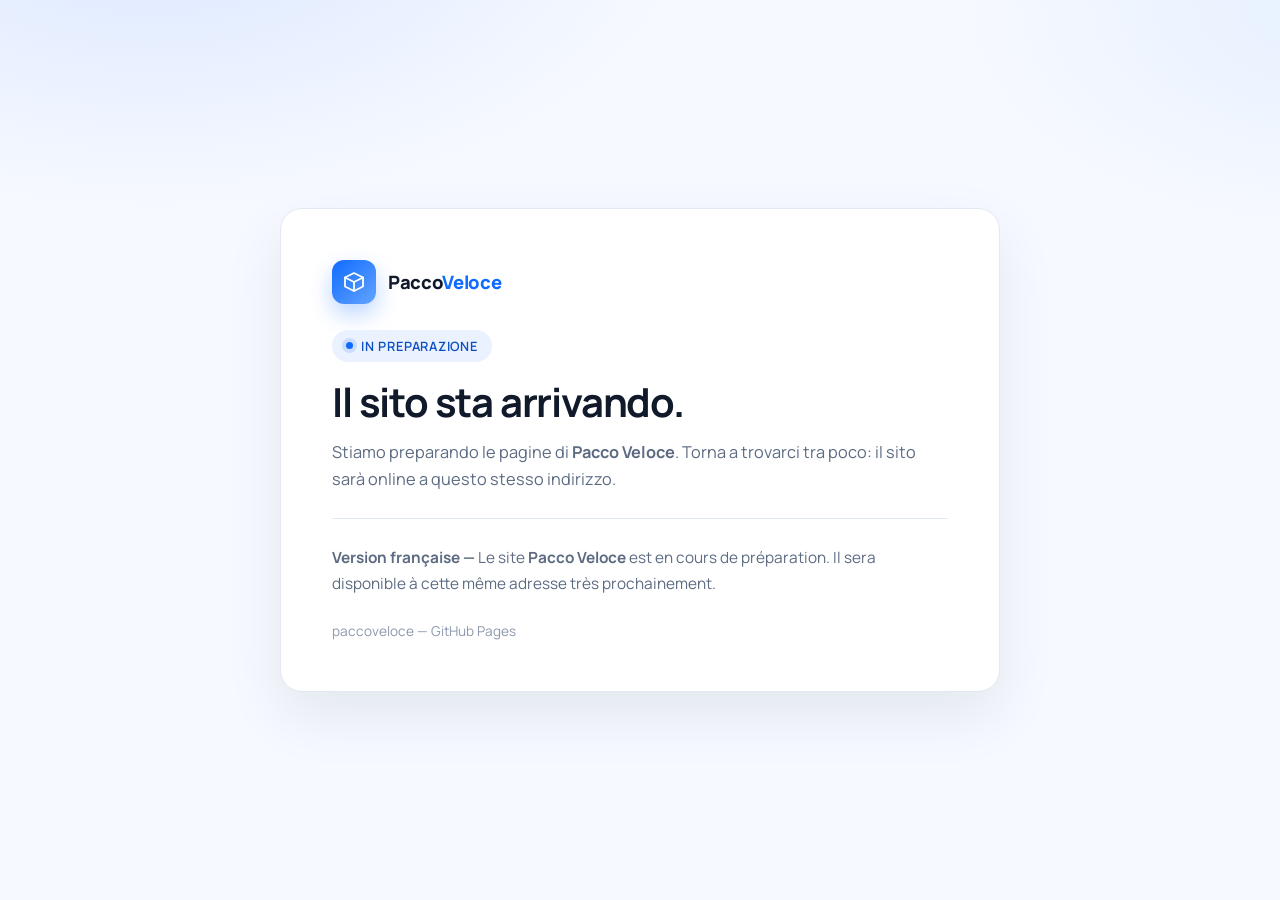
==== index.html @ a131c9d3 "Pacco Veloce - page d'attente (site en preparation)" ====
<!DOCTYPE html>
<html lang="it">
<head>
<meta charset="utf-8">
<meta name="viewport" content="width=device-width, initial-scale=1">
<title>Pacco Veloce — Site in preparazione</title>
<meta name="description" content="Pacco Veloce: il sito è in fase di preparazione.">
<meta name="robots" content="noindex, follow">
<link rel="preconnect" href="https://fonts.googleapis.com">
<link rel="preconnect" href="https://fonts.gstatic.com" crossorigin>
<link href="https://fonts.googleapis.com/css2?family=Manrope:wght@400;600;800&display=swap" rel="stylesheet">
<style>
  :root{
    --ink:#101a2b;
    --muted:#5c6b82;
    --brand:#0f6bff;
    --brand-dark:#0a4fc4;
    --line:#e3e9f2;
    --bg:#f6f9ff;
  }
  *{box-sizing:border-box}
  html,body{height:100%}
  body{
    margin:0;
    font-family:'Manrope',system-ui,-apple-system,'Segoe UI',Roboto,sans-serif;
    color:var(--ink);
    background:
      radial-gradient(900px 500px at 12% -10%, #dbe7ff 0%, transparent 60%),
      radial-gradient(700px 420px at 105% 0%, #e6f0ff 0%, transparent 55%),
      var(--bg);
    display:flex;
    align-items:center;
    justify-content:center;
    padding:28px;
  }
  .card{
    width:100%;
    max-width:720px;
    background:#fff;
    border:1px solid var(--line);
    border-radius:22px;
    padding:clamp(26px,4vw,52px);
    box-shadow:0 24px 60px rgba(16,26,43,.08);
  }
  .brand{
    display:flex;
    align-items:center;
    gap:12px;
    margin-bottom:26px;
  }
  .mark{
    width:44px;height:44px;
    border-radius:12px;
    background:linear-gradient(135deg,var(--brand),#63a4ff);
    display:grid;place-items:center;
    color:#fff;
    flex:0 0 auto;
    box-shadow:0 10px 22px rgba(15,107,255,.28);
  }
  .mark svg{width:24px;height:24px;display:block}
  .name{font-weight:800;font-size:1.15rem;letter-spacing:-.02em}
  .name span{color:var(--brand)}
  h1{
    font-size:clamp(1.7rem,3.6vw,2.5rem);
    line-height:1.12;
    letter-spacing:-.03em;
    margin:0 0 14px;
  }
  p{
    margin:0 0 12px;
    color:var(--muted);
    font-size:1.02rem;
    line-height:1.65;
  }
  .divider{height:1px;background:var(--line);margin:26px 0}
  .tag{
    display:inline-flex;
    align-items:center;
    gap:8px;
    font-size:.8rem;
    font-weight:600;
    letter-spacing:.06em;
    text-transform:uppercase;
    color:var(--brand-dark);
    background:#eaf1ff;
    border-radius:999px;
    padding:7px 14px;
    margin-bottom:18px;
  }
  .dot{width:7px;height:7px;border-radius:50%;background:var(--brand);box-shadow:0 0 0 4px rgba(15,107,255,.15)}
  .fr{color:var(--muted);font-size:.96rem}
  footer{margin-top:26px;font-size:.85rem;color:#8b98ad}
  a{color:var(--brand-dark)}
</style>
</head>
<body>
  <main class="card">
    <div class="brand">
      <div class="mark" aria-hidden="true">
        <svg viewBox="0 0 24 24" fill="none" stroke="currentColor" stroke-width="1.8" stroke-linecap="round" stroke-linejoin="round">
          <path d="M3 7.5 12 3l9 4.5v9L12 21 3 16.5z"/>
          <path d="M3 7.5 12 12l9-4.5"/>
          <path d="M12 12v9"/>
        </svg>
      </div>
      <div class="name">Pacco<span>Veloce</span></div>
    </div>

    <span class="tag"><span class="dot"></span>In preparazione</span>

    <h1>Il sito sta arrivando.</h1>
    <p>Stiamo preparando le pagine di <strong>Pacco Veloce</strong>. Torna a trovarci tra poco: il sito sarà online a questo stesso indirizzo.</p>

    <div class="divider"></div>

    <p class="fr"><strong>Version française —</strong> Le site <strong>Pacco Veloce</strong> est en cours de préparation. Il sera disponible à cette même adresse très prochainement.</p>

    <footer>paccoveloce — GitHub Pages</footer>
  </main>
</body>
</html>
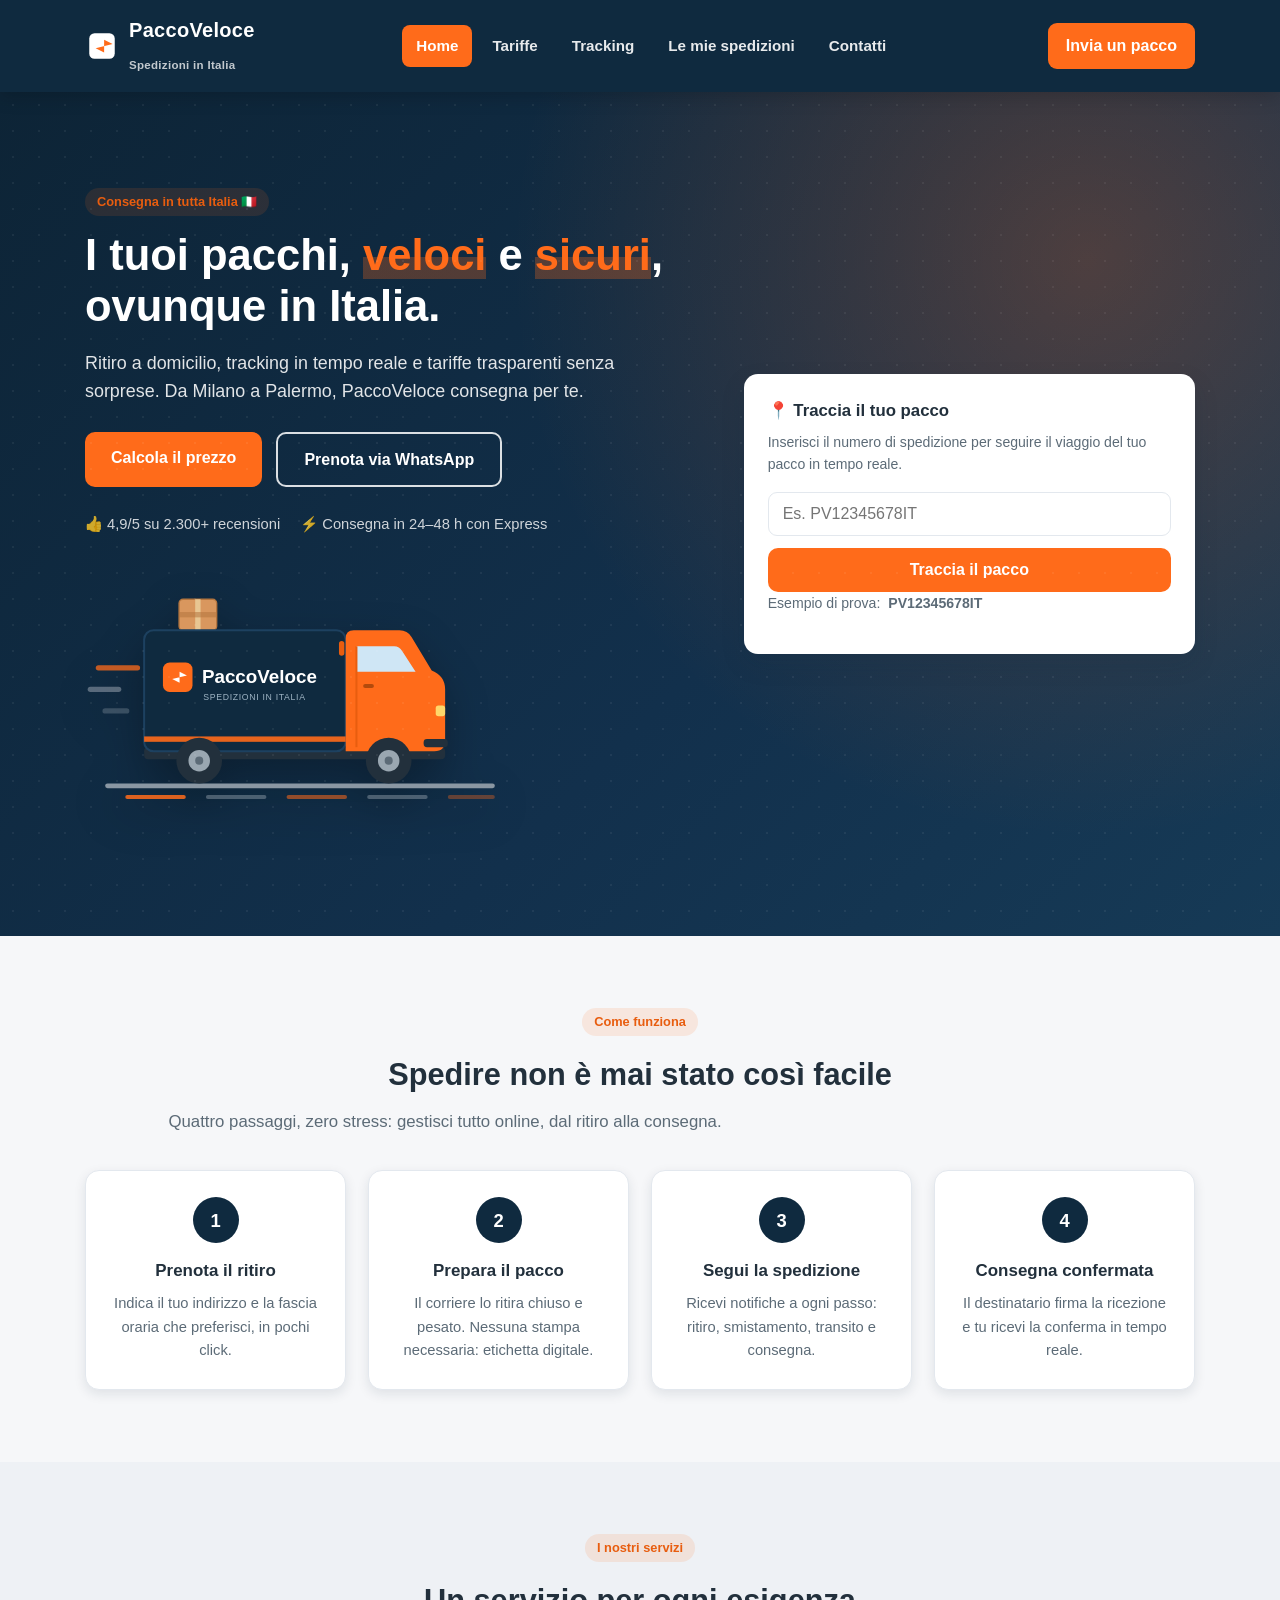
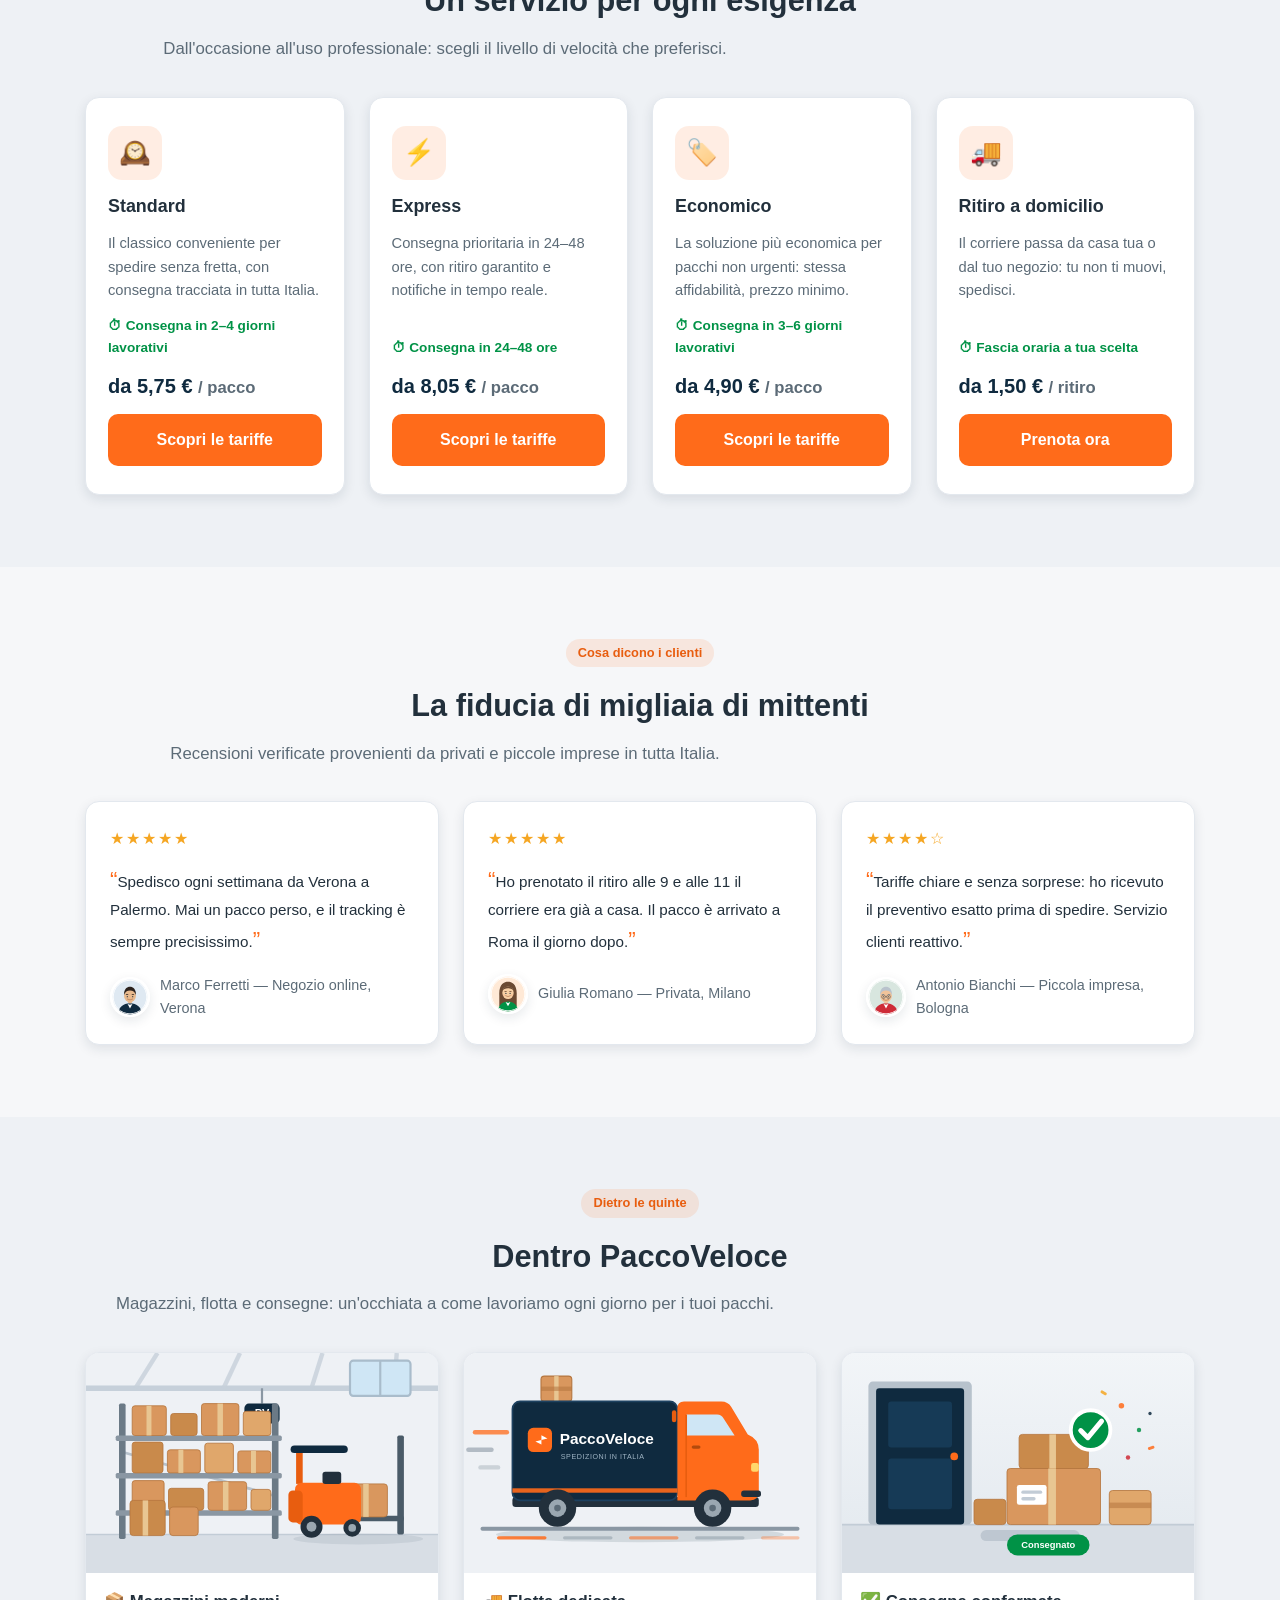
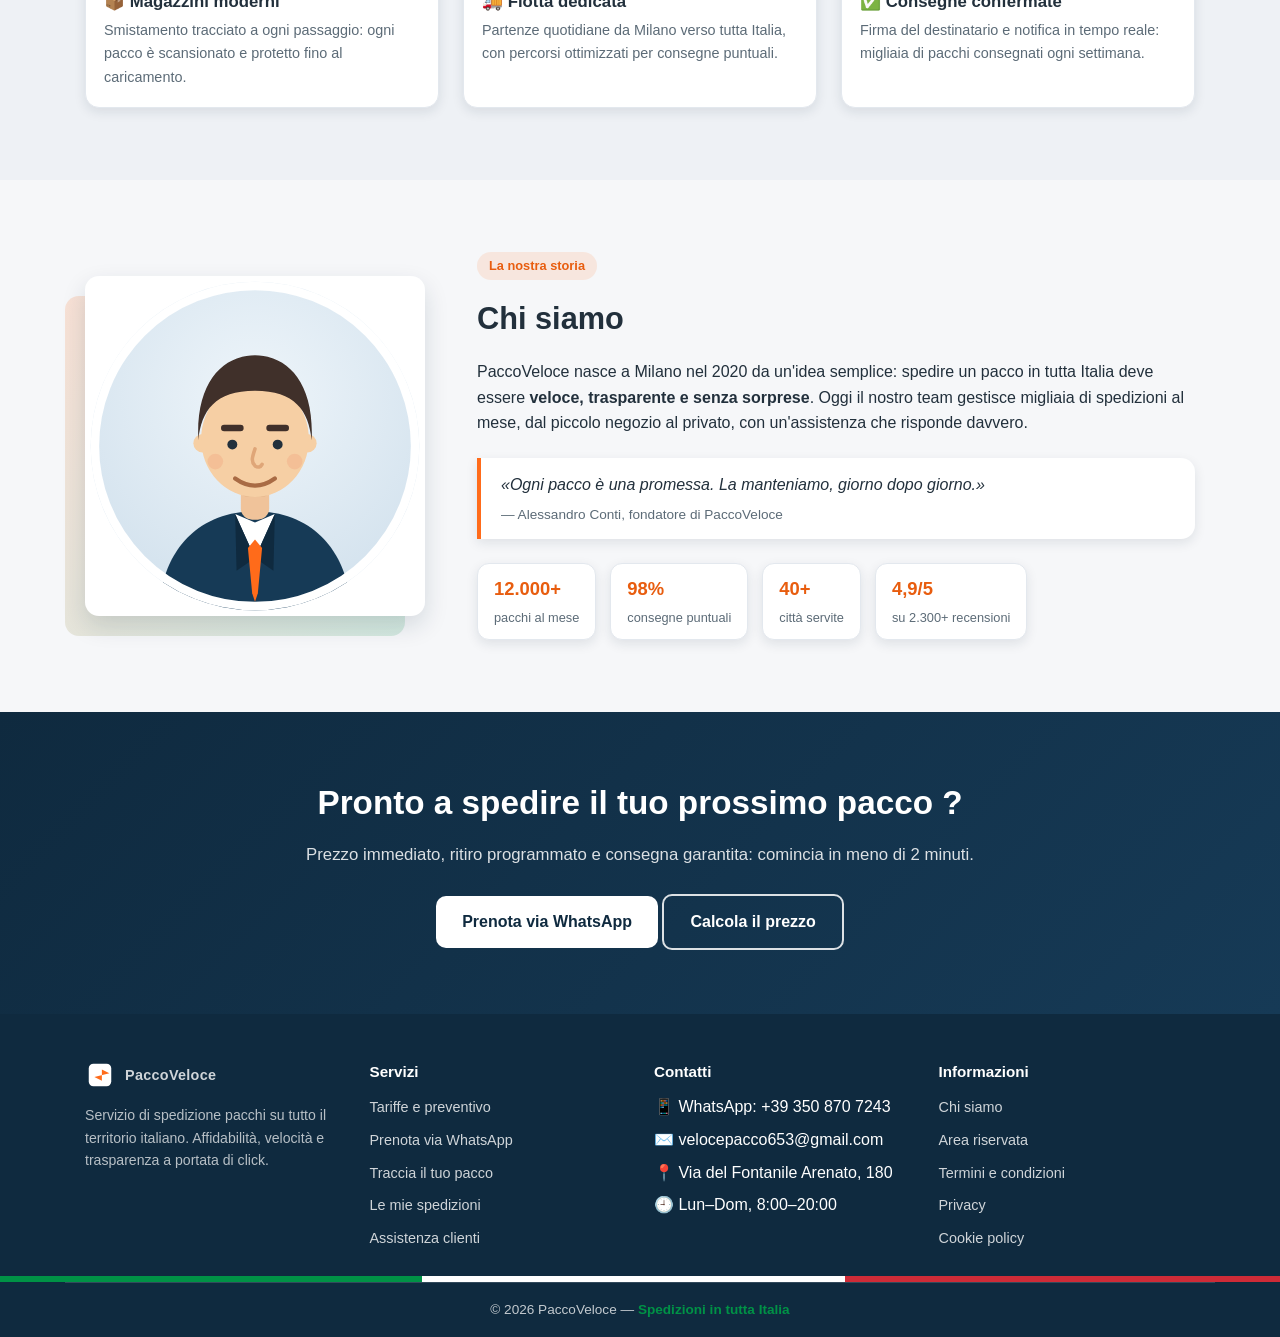
==== commit 01488072: "PaccoVeloce - site complet (7 pages, tarifs, tracking, reservation, contact, admin)" ====
--- a/index.html
+++ b/index.html
@@ -1,121 +1,289 @@
 <!DOCTYPE html>
 <html lang="it">
 <head>
-<meta charset="utf-8">
-<meta name="viewport" content="width=device-width, initial-scale=1">
-<title>Pacco Veloce — Site in preparazione</title>
-<meta name="description" content="Pacco Veloce: il sito è in fase di preparazione.">
-<meta name="robots" content="noindex, follow">
-<link rel="preconnect" href="https://fonts.googleapis.com">
-<link rel="preconnect" href="https://fonts.gstatic.com" crossorigin>
-<link href="https://fonts.googleapis.com/css2?family=Manrope:wght@400;600;800&display=swap" rel="stylesheet">
-<style>
-  :root{
-    --ink:#101a2b;
-    --muted:#5c6b82;
-    --brand:#0f6bff;
-    --brand-dark:#0a4fc4;
-    --line:#e3e9f2;
-    --bg:#f6f9ff;
-  }
-  *{box-sizing:border-box}
-  html,body{height:100%}
-  body{
-    margin:0;
-    font-family:'Manrope',system-ui,-apple-system,'Segoe UI',Roboto,sans-serif;
-    color:var(--ink);
-    background:
-      radial-gradient(900px 500px at 12% -10%, #dbe7ff 0%, transparent 60%),
-      radial-gradient(700px 420px at 105% 0%, #e6f0ff 0%, transparent 55%),
-      var(--bg);
-    display:flex;
-    align-items:center;
-    justify-content:center;
-    padding:28px;
-  }
-  .card{
-    width:100%;
-    max-width:720px;
-    background:#fff;
-    border:1px solid var(--line);
-    border-radius:22px;
-    padding:clamp(26px,4vw,52px);
-    box-shadow:0 24px 60px rgba(16,26,43,.08);
-  }
-  .brand{
-    display:flex;
-    align-items:center;
-    gap:12px;
-    margin-bottom:26px;
-  }
-  .mark{
-    width:44px;height:44px;
-    border-radius:12px;
-    background:linear-gradient(135deg,var(--brand),#63a4ff);
-    display:grid;place-items:center;
-    color:#fff;
-    flex:0 0 auto;
-    box-shadow:0 10px 22px rgba(15,107,255,.28);
-  }
-  .mark svg{width:24px;height:24px;display:block}
-  .name{font-weight:800;font-size:1.15rem;letter-spacing:-.02em}
-  .name span{color:var(--brand)}
-  h1{
-    font-size:clamp(1.7rem,3.6vw,2.5rem);
-    line-height:1.12;
-    letter-spacing:-.03em;
-    margin:0 0 14px;
-  }
-  p{
-    margin:0 0 12px;
-    color:var(--muted);
-    font-size:1.02rem;
-    line-height:1.65;
-  }
-  .divider{height:1px;background:var(--line);margin:26px 0}
-  .tag{
-    display:inline-flex;
-    align-items:center;
-    gap:8px;
-    font-size:.8rem;
-    font-weight:600;
-    letter-spacing:.06em;
-    text-transform:uppercase;
-    color:var(--brand-dark);
-    background:#eaf1ff;
-    border-radius:999px;
-    padding:7px 14px;
-    margin-bottom:18px;
-  }
-  .dot{width:7px;height:7px;border-radius:50%;background:var(--brand);box-shadow:0 0 0 4px rgba(15,107,255,.15)}
-  .fr{color:var(--muted);font-size:.96rem}
-  footer{margin-top:26px;font-size:.85rem;color:#8b98ad}
-  a{color:var(--brand-dark)}
-</style>
+  <meta charset="UTF-8">
+  <meta name="viewport" content="width=device-width, initial-scale=1.0">
+  <title>PaccoVeloce — Spedizioni di pacchi in tutta Italia</title>
+  <meta name="description" content="PaccoVeloce: spedizioni rapide e sicure in tutta Italia. Ritiro a domicilio, tracking in tempo reale e tariffe chiare.">
+  <link rel="stylesheet" href="assets/css/style.css">
+  <link rel="icon" href='data:image/svg+xml,<svg xmlns="http://www.w3.org/2000/svg" viewBox="0 0 32 32"><rect x="4" y="4" width="24" height="24" rx="5" fill="%230f2a3f"/><path d="M18 10 L26 14 L10 18 L18 22 Z" fill="%23ff6b1a"/></svg>'>
 </head>
 <body>
-  <main class="card">
-    <div class="brand">
-      <div class="mark" aria-hidden="true">
-        <svg viewBox="0 0 24 24" fill="none" stroke="currentColor" stroke-width="1.8" stroke-linecap="round" stroke-linejoin="round">
-          <path d="M3 7.5 12 3l9 4.5v9L12 21 3 16.5z"/>
-          <path d="M3 7.5 12 12l9-4.5"/>
-          <path d="M12 12v9"/>
-        </svg>
-      </div>
-      <div class="name">Pacco<span>Veloce</span></div>
-    </div>
-
-    <span class="tag"><span class="dot"></span>In preparazione</span>
-
-    <h1>Il sito sta arrivando.</h1>
-    <p>Stiamo preparando le pagine di <strong>Pacco Veloce</strong>. Torna a trovarci tra poco: il sito sarà online a questo stesso indirizzo.</p>
-
-    <div class="divider"></div>
-
-    <p class="fr"><strong>Version française —</strong> Le site <strong>Pacco Veloce</strong> est en cours de préparation. Il sera disponible à cette même adresse très prochainement.</p>
-
-    <footer>paccoveloce — GitHub Pages</footer>
-  </main>
+
+<header class="navbar">
+  <div class="nav-inner">
+    <a class="brand" href="index.html">
+      <svg width="34" height="34" viewBox="0 0 32 32" aria-hidden="true">
+        <rect x="4" y="4" width="24" height="24" rx="5" fill="#ffffff"/>
+        <path d="M18 10 L26 14 L10 18 L18 22 Z" fill="#ff6b1a"/>
+      </svg>
+      <span>PaccoVeloce<span class="sub"><br>Spedizioni in Italia</span></span>
+    </a>
+    <button class="nav-toggle" type="button" aria-label="Apri menu" aria-expanded="false"><span class="bar"></span><span class="bar"></span><span class="bar"></span></button>
+    <nav class="nav-links">
+      <a href="index.html" class="active">Home</a>
+      <a href="tarifs.html">Tariffe</a>
+      <a href="suivi.html">Tracking</a>
+      <a href="spedizioni.html">Le mie spedizioni</a>
+      <a href="contact.html">Contatti</a>
+    </nav>
+    <div class="nav-cta"><a href="https://wa.me/393508707243">Invia un pacco</a></div>
+  </div>
+</header>
+
+<section class="hero">
+  <div class="container">
+    <div class="hero-grid">
+      <div>
+        <span class="badge">Consegna in tutta Italia 🇮🇹</span>
+        <h1>I tuoi pacchi, <em>veloci</em> e <em>sicuri</em>, ovunque in Italia.</h1>
+        <p>Ritiro a domicilio, tracking in tempo reale e tariffe trasparenti senza sorprese. Da Milano a Palermo, PaccoVeloce consegna per te.</p>
+        <div class="hero-actions">
+          <a class="btn" href="tarifs.html">Calcola il prezzo</a>
+          <a class="btn btn--ghost" href="https://wa.me/393508707243">Prenota via WhatsApp</a>
+        </div>
+        <div class="hero-meta">
+          <span>👍 4,9/5 su 2.300+ recensioni</span>
+          <span>⚡ Consegna in 24–48 h con Express</span>
+        </div>
+        <img class="hero-truck" src="assets/img/camion.svg" alt="Camion di consegna PaccoVeloce in viaggio verso tutta Italia" width="430" height="269">
+      </div>
+      <div class="hero-card">
+        <h3>📍 Traccia il tuo pacco</h3>
+        <p>Inserisci il numero di spedizione per seguire il viaggio del tuo pacco in tempo reale.</p>
+        <form id="hero-track-form" action="suivi.html" method="get" onsubmit="window.location.href='suivi.html?n='+encodeURIComponent(document.getElementById('hero-track-input').value);return false;">
+          <div class="field">
+            <input id="hero-track-input" type="text" placeholder="Es. PV12345678IT" aria-label="Numero di spedizione">
+          </div>
+          <button class="btn" type="submit">Traccia il pacco</button>
+        </form>
+        <p class="hero-note">Esempio di prova: <strong>PV12345678IT</strong></p>
+      </div>
+    </div>
+  </div>
+</section>
+
+<section class="section">
+  <div class="container center">
+    <span class="badge">Come funziona</span>
+    <h2 class="section-title">Spedire non è mai stato così facile</h2>
+    <p class="section-sub center">Quattro passaggi, zero stress: gestisci tutto online, dal ritiro alla consegna.</p>
+  </div>
+  <div class="container">
+    <div class="steps-grid">
+      <div class="step-card">
+        <div class="step-num">1</div>
+        <h3>Prenota il ritiro</h3>
+        <p>Indica il tuo indirizzo e la fascia oraria che preferisci, in pochi click.</p>
+      </div>
+      <div class="step-card">
+        <div class="step-num">2</div>
+        <h3>Prepara il pacco</h3>
+        <p>Il corriere lo ritira chiuso e pesato. Nessuna stampa necessaria: etichetta digitale.</p>
+      </div>
+      <div class="step-card">
+        <div class="step-num">3</div>
+        <h3>Segui la spedizione</h3>
+        <p>Ricevi notifiche a ogni passo: ritiro, smistamento, transito e consegna.</p>
+      </div>
+      <div class="step-card">
+        <div class="step-num">4</div>
+        <h3>Consegna confermata</h3>
+        <p>Il destinatario firma la ricezione e tu ricevi la conferma in tempo reale.</p>
+      </div>
+    </div>
+  </div>
+</section>
+
+<section class="section section--grey">
+  <div class="container center">
+    <span class="badge">I nostri servizi</span>
+    <h2 class="section-title">Un servizio per ogni esigenza</h2>
+    <p class="section-sub center">Dall'occasione all'uso professionale: scegli il livello di velocità che preferisci.</p>
+  </div>
+  <div class="container">
+    <div class="services-grid">
+      <div class="service-card">
+        <div class="icon">🕰️</div>
+        <h3>Standard</h3>
+        <p>Il classico conveniente per spedire senza fretta, con consegna tracciata in tutta Italia.</p>
+        <div class="delay">⏱ Consegna in 2–4 giorni lavorativi</div>
+        <div class="price">da 5,75 € <small>/ pacco</small></div>
+        <a class="btn" href="tarifs.html">Scopri le tariffe</a>
+      </div>
+      <div class="service-card">
+        <div class="icon">⚡</div>
+        <h3>Express</h3>
+        <p>Consegna prioritaria in 24–48 ore, con ritiro garantito e notifiche in tempo reale.</p>
+        <div class="delay">⏱ Consegna in 24–48 ore</div>
+        <div class="price">da 8,05 € <small>/ pacco</small></div>
+        <a class="btn" href="tarifs.html">Scopri le tariffe</a>
+      </div>
+      <div class="service-card">
+        <div class="icon">🏷️</div>
+        <h3>Economico</h3>
+        <p>La soluzione più economica per pacchi non urgenti: stessa affidabilità, prezzo minimo.</p>
+        <div class="delay">⏱ Consegna in 3–6 giorni lavorativi</div>
+        <div class="price">da 4,90 € <small>/ pacco</small></div>
+        <a class="btn" href="tarifs.html">Scopri le tariffe</a>
+      </div>
+      <div class="service-card">
+        <div class="icon">🚚</div>
+        <h3>Ritiro a domicilio</h3>
+        <p>Il corriere passa da casa tua o dal tuo negozio: tu non ti muovi, spedisci.</p>
+        <div class="delay">⏱ Fascia oraria a tua scelta</div>
+        <div class="price">da 1,50 € <small>/ ritiro</small></div>
+        <a class="btn" href="https://wa.me/393508707243">Prenota ora</a>
+      </div>
+    </div>
+  </div>
+</section>
+
+<section class="section">
+  <div class="container center">
+    <span class="badge">Cosa dicono i clienti</span>
+    <h2 class="section-title">La fiducia di migliaia di mittenti</h2>
+    <p class="section-sub center">Recensioni verificate provenienti da privati e piccole imprese in tutta Italia.</p>
+  </div>
+  <div class="container">
+    <div class="testimonials-grid">
+      <div class="testimonial">
+        <div class="stars">★★★★★</div>
+        <blockquote>Spedisco ogni settimana da Verona a Palermo. Mai un pacco perso, e il tracking è sempre precisissimo.</blockquote>
+        <footer><img class="avatar" src="assets/img/avatar-marco.svg" alt="Avatar di Marco Ferretti" width="40" height="40"><span>Marco Ferretti — Negozio online, Verona</span></footer>
+      </div>
+      <div class="testimonial">
+        <div class="stars">★★★★★</div>
+        <blockquote>Ho prenotato il ritiro alle 9 e alle 11 il corriere era già a casa. Il pacco è arrivato a Roma il giorno dopo.</blockquote>
+        <footer><img class="avatar" src="assets/img/avatar-giulia.svg" alt="Avatar di Giulia Romano" width="40" height="40"><span>Giulia Romano — Privata, Milano</span></footer>
+      </div>
+      <div class="testimonial">
+        <div class="stars">★★★★☆</div>
+        <blockquote>Tariffe chiare e senza sorprese: ho ricevuto il preventivo esatto prima di spedire. Servizio clienti reattivo.</blockquote>
+        <footer><img class="avatar" src="assets/img/avatar-antonio.svg" alt="Avatar di Antonio Bianchi" width="40" height="40"><span>Antonio Bianchi — Piccola impresa, Bologna</span></footer>
+      </div>
+    </div>
+  </div>
+</section>
+
+<section class="section section--grey">
+  <div class="container center">
+    <span class="badge">Dietro le quinte</span>
+    <h2 class="section-title">Dentro PaccoVeloce</h2>
+    <p class="section-sub center">Magazzini, flotta e consegne: un'occhiata a come lavoriamo ogni giorno per i tuoi pacchi.</p>
+  </div>
+  <div class="container">
+    <div class="gallery-grid">
+      <figure class="gallery-card">
+        <img src="assets/img/entrepot.svg" alt="Magazzino PaccoVeloce con scaffali di colli e muleto" width="640" height="400">
+        <figcaption>
+          <h3>📦 Magazzini moderni</h3>
+          <p>Smistamento tracciato a ogni passaggio: ogni pacco è scansionato e protetto fino al caricamento.</p>
+        </figcaption>
+      </figure>
+      <figure class="gallery-card">
+        <img src="assets/img/camion.svg" alt="Camion PaccoVeloce in consegna" width="640" height="400">
+        <figcaption>
+          <h3>🚚 Flotta dedicata</h3>
+          <p>Partenze quotidiane da Milano verso tutta Italia, con percorsi ottimizzati per consegne puntuali.</p>
+        </figcaption>
+      </figure>
+      <figure class="gallery-card">
+        <img src="assets/img/colis-livres.svg" alt="Colli consegnati davanti a una porta con spunta verde" width="640" height="400">
+        <figcaption>
+          <h3>✅ Consegne confermate</h3>
+          <p>Firma del destinatario e notifica in tempo reale: migliaia di pacchi consegnati ogni settimana.</p>
+        </figcaption>
+      </figure>
+    </div>
+  </div>
+</section>
+
+<section class="section" id="chi-siamo">
+  <div class="container">
+    <div class="about-grid">
+      <div class="about-wrap">
+        <div class="about-photo">
+          <img src="assets/img/profile.svg" alt="Alessandro Conti, fondatore di PaccoVeloce" width="480" height="480">
+        </div>
+      </div>
+      <div>
+        <span class="badge">La nostra storia</span>
+        <h2 class="section-title">Chi siamo</h2>
+        <p>PaccoVeloce nasce a Milano nel 2020 da un'idea semplice: spedire un pacco in tutta Italia deve essere <strong>veloce, trasparente e senza sorprese</strong>. Oggi il nostro team gestisce migliaia di spedizioni al mese, dal piccolo negozio al privato, con un'assistenza che risponde davvero.</p>
+        <blockquote class="about-quote">«Ogni pacco è una promessa. La manteniamo, giorno dopo giorno.»
+          <footer>— Alessandro Conti, fondatore di PaccoVeloce</footer>
+        </blockquote>
+        <div class="about-stats">
+          <div class="stat-chip"><strong>12.000+</strong><span>pacchi al mese</span></div>
+          <div class="stat-chip"><strong>98%</strong><span>consegne puntuali</span></div>
+          <div class="stat-chip"><strong>40+</strong><span>città servite</span></div>
+          <div class="stat-chip"><strong>4,9/5</strong><span>su 2.300+ recensioni</span></div>
+        </div>
+      </div>
+    </div>
+  </div>
+</section>
+
+<section class="section--dark cta-band">
+  <div class="container">
+    <h2>Pronto a spedire il tuo prossimo pacco ?</h2>
+    <p>Prezzo immediato, ritiro programmato e consegna garantita: comincia in meno di 2 minuti.</p>
+    <a class="btn btn--light" href="https://wa.me/393508707243">Prenota via WhatsApp</a>
+    <a class="btn btn--ghost" href="tarifs.html">Calcola il prezzo</a>
+  </div>
+</section>
+
+<footer class="footer">
+  <div class="container">
+    <div class="footer-grid">
+      <div>
+        <a class="brand" href="index.html">
+          <svg width="30" height="30" viewBox="0 0 32 32" aria-hidden="true">
+            <rect x="4" y="4" width="24" height="24" rx="5" fill="#ffffff"/>
+            <path d="M18 10 L26 14 L10 18 L18 22 Z" fill="#ff6b1a"/>
+          </svg>
+          <span>PaccoVeloce</span>
+        </a>
+        <p class="about">Servizio di spedizione pacchi su tutto il territorio italiano. Affidabilità, velocità e trasparenza a portata di click.</p>
+      </div>
+      <div>
+        <h4>Servizi</h4>
+        <ul>
+          <li><a href="tarifs.html">Tariffe e preventivo</a></li>
+          <li><a href="https://wa.me/393508707243">Prenota via WhatsApp</a></li>
+          <li><a href="suivi.html">Traccia il tuo pacco</a></li>
+          <li><a href="spedizioni.html">Le mie spedizioni</a></li>
+          <li><a href="contact.html">Assistenza clienti</a></li>
+        </ul>
+      </div>
+      <div>
+        <h4>Contatti</h4>
+        <ul>
+          <li>📱 WhatsApp: +39 350 870 7243</li>
+          <li>✉️ velocepacco653@gmail.com</li>
+          <li>📍 Via del Fontanile Arenato, 180</li>
+          <li>🕘 Lun–Dom, 8:00–20:00</li>
+        </ul>
+      </div>
+      <div>
+        <h4>Informazioni</h4>
+        <ul>
+          <li><a href="index.html#chi-siamo">Chi siamo</a></li>
+          <li><a href="admin.html">Area riservata</a></li>
+          <li><a href="#">Termini e condizioni</a></li>
+          <li><a href="#">Privacy</a></li>
+          <li><a href="#">Cookie policy</a></li>
+        </ul>
+      </div>
+    </div>
+  </div>
+  <div class="flag-strip"></div>
+  <div class="container footer-bottom">
+    © 2026 PaccoVeloce — <span class="flag">Spedizioni in tutta Italia</span>
+  </div>
+</footer>
+
+<script src="assets/js/form.js"></script>
 </body>
-</html>
+</html>
--- a/assets/css/style.css
+++ b/assets/css/style.css
@@ -0,0 +1,1428 @@
+/* ============================================================
+   PaccoVeloce — Feuille de style principale
+   Envoi de colis en Italie
+   ============================================================ */
+
+:root {
+  --primary: #0f2a3f;          /* bleu nuit */
+  --primary-light: #163a56;
+  --accent: #ff6b1a;           /* orange */
+  --accent-dark: #e85d0f;
+  --green: #009246;            /* vert drapeau italien */
+  --red: #ce2b37;              /* rouge drapeau italien */
+  --bg: #f6f7f9;
+  --surface: #ffffff;
+  --text: #22303c;
+  --text-soft: #5c6b77;
+  --border: #e3e8ee;
+  --radius: 14px;
+  --shadow: 0 10px 24px rgba(15, 42, 63, 0.14);
+  --shadow-sm: 0 4px 12px rgba(15, 42, 63, 0.10);
+  --font: "Segoe UI", "Helvetica Neue", Arial, sans-serif;
+}
+
+* { box-sizing: border-box; }
+
+html { scroll-behavior: smooth; }
+
+body {
+  margin: 0;
+  font-family: var(--font);
+  color: var(--text);
+  background: var(--bg);
+  line-height: 1.6;
+}
+
+/* ---------- Utilitaires ---------- */
+
+.container {
+  max-width: 1150px;
+  margin: 0 auto;
+  padding: 0 20px;
+}
+
+.section {
+  padding: 72px 0;
+}
+.section--grey { background: #eef1f5; }
+.section--dark {
+  background: linear-gradient(135deg, var(--primary) 0%, var(--primary-light) 100%);
+  color: #fff;
+}
+
+.section-title {
+  font-size: clamp(1.6rem, 2.4vw, 2.2rem);
+  font-weight: 800;
+  color: var(--text);
+  margin: 0 0 10px;
+}
+.section--dark .section-title { color: #fff; }
+
+.section-sub {
+  font-size: 1.05rem;
+  color: var(--text-soft);
+  margin: 0 0 34px;
+  max-width: 720px;
+}
+.section--dark .section-sub { color: rgba(255,255,255,0.85); }
+
+.center { text-align: center; }
+
+.badge {
+  display: inline-block;
+  background: rgba(255, 107, 26, 0.12);
+  color: var(--accent-dark);
+  font-weight: 700;
+  font-size: 0.8rem;
+  padding: 4px 12px;
+  border-radius: 999px;
+  margin-bottom: 14px;
+}
+
+/* Bandeau drapeau italien */
+.flag-strip {
+  height: 6px;
+  background: linear-gradient(90deg, var(--green) 0 33%, #fff 33% 66%, var(--red) 66% 100%);
+}
+
+/* ---------- Barre de navigation ---------- */
+
+.navbar {
+  position: sticky;
+  top: 0;
+  z-index: 50;
+  background: var(--primary);
+  color: #fff;
+  box-shadow: 0 4px 18px rgba(0,0,0,0.18);
+}
+
+.nav-inner {
+  display: flex;
+  align-items: center;
+  justify-content: space-between;
+  gap: 24px;
+  padding: 14px 20px;
+  max-width: 1150px;
+  margin: 0 auto;
+}
+
+.brand {
+  display: flex;
+  align-items: center;
+  gap: 10px;
+  text-decoration: none;
+  color: #fff;
+  font-weight: 800;
+  font-size: 1.25rem;
+  letter-spacing: 0.3px;
+}
+.brand svg { flex: 0 0 auto; }
+.brand span.sub { font-size: 0.72rem; color: rgba(255,255,255,0.75); }
+
+.nav-links {
+  display: flex;
+  gap: 6px;
+  align-items: center;
+}
+.nav-links a {
+  color: rgba(255,255,255,0.9);
+  text-decoration: none;
+  font-weight: 600;
+  font-size: 0.95rem;
+  padding: 9px 14px;
+  border-radius: 8px;
+  transition: background 0.15s, color 0.15s;
+}
+.nav-links a:hover { background: rgba(255,255,255,0.12); color: #fff; }
+.nav-links a.active { background: var(--accent); color: #fff; }
+
+.nav-cta a {
+  display: inline-block;
+  background: var(--accent);
+  color: #fff;
+  font-weight: 700;
+  padding: 10px 18px;
+  border-radius: 9px;
+  text-decoration: none;
+}
+.nav-cta a:hover { background: var(--accent-dark); }
+
+/* Menu mobile */
+.nav-toggle {
+  display: none;
+  background: none;
+  border: 1px solid rgba(255,255,255,0.5);
+  color: #fff;
+  border-radius: 8px;
+  padding: 8px 12px;
+  font-size: 1.1rem;
+  cursor: pointer;
+}
+
+/* ---------- Boutons ---------- */
+
+.btn {
+  display: inline-block;
+  background: var(--accent);
+  color: #fff;
+  font-weight: 700;
+  border: none;
+  padding: 13px 26px;
+  border-radius: 10px;
+  font-size: 1rem;
+  cursor: pointer;
+  text-decoration: none;
+  transition: background 0.15s, transform 0.1s;
+}
+.btn:hover { background: var(--accent-dark); transform: translateY(-1px); }
+
+.btn--ghost {
+  background: transparent;
+  color: var(--primary);
+  border: 2px solid var(--primary);
+}
+.btn--ghost:hover { background: rgba(15,42,63,0.08); }
+
+/* Variante sur fond sombre */
+.hero .btn--ghost,
+.section--dark .btn--ghost {
+  color: #fff;
+  border-color: rgba(255,255,255,0.85);
+}
+.hero .btn--ghost:hover,
+.section--dark .btn--ghost:hover { background: rgba(255,255,255,0.12); }
+
+.btn--light {
+  background: #fff;
+  color: var(--primary);
+}
+.btn--light:hover { background: #f0f2f5; }
+
+/* ---------- Bandeau héro ---------- */
+
+.hero {
+  background:
+    radial-gradient(circle at 85% 20%, rgba(255,107,26,0.25) 0%, transparent 45%),
+    linear-gradient(135deg, #0d2436 0%, #12304c 60%, #163a56 100%);
+  color: #fff;
+  padding: 96px 0;
+  position: relative;
+  overflow: hidden;
+}
+
+.hero::after {
+  content: "";
+  position: absolute;
+  inset: 0;
+  background-image: radial-gradient(rgba(255,255,255,0.06) 1.5px, transparent 1.5px);
+  background-size: 26px 26px;
+  pointer-events: none;
+}
+
+.hero-grid {
+  display: grid;
+  grid-template-columns: 1.15fr 0.85fr;
+  gap: 48px;
+  align-items: center;
+}
+
+.hero h1 {
+  font-size: clamp(1.9rem, 3.4vw, 3rem);
+  font-weight: 900;
+  line-height: 1.15;
+  margin: 0 0 18px;
+}
+.hero h1 em {
+  color: var(--accent);
+  font-style: normal;
+  background: linear-gradient(transparent 55%, rgba(255,107,26,0.28) 55% 100%);
+}
+
+.hero p {
+  font-size: 1.12rem;
+  color: rgba(255,255,255,0.88);
+  margin: 0 0 26px;
+  max-width: 560px;
+}
+
+.hero-actions { display: flex; gap: 14px; flex-wrap: wrap; }
+
+.hero-meta {
+  display: flex;
+  gap: 20px;
+  margin-top: 26px;
+  align-items: center;
+  font-size: 0.92rem;
+  color: rgba(255,255,255,0.8);
+}
+.hero-meta span { display: flex; align-items: center; gap: 6px; }
+
+/* Carte "suivi rapide" dans le hero */
+.hero-card {
+  background: #fff;
+  border-radius: var(--radius);
+  box-shadow: var(--shadow);
+  padding: 24px;
+}
+.hero-card h3 {
+  margin: 0 0 6px;
+  font-size: 1.05rem;
+  color: var(--text);
+}
+.hero-card p { margin: 0 0 16px; font-size: 0.88rem; color: var(--text-soft); }
+.hero-card .field { margin: 0 0 12px; }
+.hero-card input {
+  width: 100%;
+  padding: 12px 14px;
+  border: 1.5px solid var(--border);
+  border-radius: 9px;
+  font-size: 1rem;
+  font-family: inherit;
+}
+.hero-card input:focus { outline: none; border-color: var(--accent); }
+.hero-card .btn { width: 100%; }
+
+.hero-note {
+  display: flex;
+  align-items: center;
+  gap: 8px;
+  font-size: 0.82rem;
+  color: var(--text-soft);
+  margin-top: 12px;
+}
+
+/* ---------- Étapes ---------- */
+
+.steps-grid {
+  display: grid;
+  grid-template-columns: repeat(auto-fit, minmax(240px, 1fr));
+  gap: 22px;
+}
+
+.step-card {
+  background: var(--surface);
+  border: 1px solid var(--border);
+  border-radius: var(--radius);
+  padding: 26px 22px;
+  box-shadow: var(--shadow-sm);
+  text-align: center;
+}
+.step-num {
+  width: 46px; height: 46px;
+  display: grid; place-items: center;
+  background: var(--primary);
+  color: #fff;
+  font-weight: 800;
+  font-size: 1.15rem;
+  border-radius: 50%;
+  margin: 0 auto 14px;
+}
+.step-card h3 { margin: 0 0 8px; font-size: 1.06rem; }
+.step-card p { margin: 0; font-size: 0.92rem; color: var(--text-soft); }
+
+/* ---------- Cartes services ---------- */
+
+.services-grid {
+  display: grid;
+  grid-template-columns: repeat(auto-fit, minmax(250px, 1fr));
+  gap: 24px;
+}
+
+.service-card {
+  background: var(--surface);
+  border: 1px solid var(--border);
+  border-radius: var(--radius);
+  padding: 28px 22px;
+  box-shadow: var(--shadow-sm);
+  display: flex;
+  flex-direction: column;
+  gap: 12px;
+}
+.service-card .icon {
+  width: 54px; height: 54px;
+  display: grid; place-items: center;
+  background: rgba(255,107,26,0.12);
+  border-radius: 14px;
+  font-size: 1.6rem;
+}
+.service-card h3 { margin: 0; font-size: 1.12rem; }
+.service-card p { margin: 0; font-size: 0.92rem; color: var(--text-soft); flex: 1; }
+.service-card .price {
+  font-weight: 800;
+  font-size: 1.25rem;
+  color: var(--primary);
+}
+.service-card .price small { color: var(--text-soft); }
+.service-card .delay {
+  display: inline-flex;
+  align-items: center;
+  gap: 6px;
+  font-size: 0.85rem;
+  color: var(--green);
+  font-weight: 600;
+}
+.service-card .btn { width: 100%; text-align: center; }
+
+/* ---------- Témoignages ---------- */
+
+.testimonials-grid {
+  display: grid;
+  grid-template-columns: repeat(auto-fit, minmax(280px, 1fr));
+  gap: 24px;
+}
+
+.testimonial {
+  background: var(--surface);
+  border: 1px solid var(--border);
+  border-radius: var(--radius);
+  padding: 24px;
+  box-shadow: var(--shadow-sm);
+}
+.testimonial .stars { color: #f5a623; letter-spacing: 2px; margin-bottom: 10px; }
+.testimonial blockquote {
+  margin: 0 0 16px;
+  font-size: 0.95rem;
+  color: var(--text);
+  quotes: "\201C" "\201D";
+}
+.testimonial blockquote::before { content: open-quote; color: var(--accent); font-size: 1.4rem; }
+.testimonial blockquote::after { content: close-quote; color: var(--accent); font-size: 1.4rem; }
+.testimonial footer {
+  display: flex;
+  align-items: center;
+  gap: 10px;
+  font-size: 0.9rem;
+  color: var(--text-soft);
+}
+.testimonial .avatar {
+  width: 38px; height: 38px;
+  display: grid; place-items: center;
+  background: var(--primary);
+  color: #fff;
+  font-weight: 700;
+  border-radius: 50%;
+  font-size: 0.85rem;
+}
+
+/* ---------- Bande CTA ---------- */
+
+.cta-band {
+  text-align: center;
+  padding: 64px 0;
+}
+.cta-band h2 {
+  font-size: clamp(1.5rem, 2.6vw, 2.2rem);
+  font-weight: 800;
+  margin: 0 0 12px;
+  color: #fff;
+}
+.cta-band p { margin: 0 0 26px; color: rgba(255,255,255,0.85); font-size: 1.05rem; }
+
+/* ---------- Formulaire ---------- */
+
+.form-card {
+  background: var(--surface);
+  border: 1px solid var(--border);
+  border-radius: var(--radius);
+  padding: 30px;
+  box-shadow: var(--shadow);
+  max-width: 760px;
+  margin: 0 auto;
+}
+
+.form-group { margin: 0 0 18px; }
+.form-group label {
+  display: block;
+  font-weight: 600;
+  margin: 0 0 6px;
+  font-size: 0.92rem;
+}
+.form-group .hint { font-size: 0.8rem; color: var(--text-soft); }
+
+input[type="text"],
+input[type="email"],
+input[type="tel"],
+input[type="number"],
+select,
+textarea {
+  width: 100%;
+  padding: 12px 14px;
+  border: 1.5px solid var(--border);
+  border-radius: 9px;
+  font-size: 1rem;
+  font-family: inherit;
+  background: #fff;
+  transition: border-color 0.15s, box-shadow 0.15s;
+}
+input:focus, select:focus, textarea:focus {
+  outline: none;
+  border-color: var(--accent);
+  box-shadow: 0 0 0 3px rgba(255,107,26,0.18);
+}
+input.invalid, select.invalid, textarea.invalid {
+  border-color: var(--red);
+  box-shadow: 0 0 0 3px rgba(206,43,55,0.15);
+}
+.form-error {
+  color: var(--red);
+  font-size: 0.8rem;
+  margin: 4px 0 0;
+  display: none;
+}
+.form-group.invalid .form-error { display: block; }
+
+.form-grid-2 {
+  display: grid;
+  grid-template-columns: 1fr 1fr;
+  gap: 18px;
+}
+@media (max-width: 640px) { .form-grid-2 { grid-template-columns: 1fr; } }
+
+/* ---------- Alertes ---------- */
+
+.alert {
+  border-radius: 12px;
+  padding: 18px 20px;
+  margin: 0 0 22px;
+  font-size: 0.95rem;
+  display: none;
+}
+.alert--success {
+  background: #e8f6ec;
+  border: 1px solid #b7ddb9;
+  color: #1b6b32;
+}
+.alert--error {
+  background: #fdeeee;
+  border: 1px solid #f2bcbc;
+  color: var(--red);
+}
+.alert--info {
+  background: #eaf2fb;
+  border: 1px solid #c4d7ee;
+  color: #1e4a8a;
+}
+.alert.show { display: block; }
+.alert strong { font-weight: 800; }
+.alert .ref {
+  font-family: ui-monospace, "Cascadia Code", Menlo, monospace;
+  background: rgba(27,107,50,0.12);
+  padding: 2px 8px;
+  border-radius: 6px;
+  font-weight: 700;
+}
+
+/* ---------- Confirmation de réservation ---------- */
+
+.booking-confirm {
+  border: 2px solid var(--green);
+  background: #f2fbf5;
+  border-radius: var(--radius);
+  padding: 26px;
+  margin: 0 0 22px;
+}
+.booking-confirm .bc-head {
+  font-size: 1.25rem;
+  font-weight: 800;
+  color: #1b6b32;
+  margin-bottom: 8px;
+}
+.booking-confirm p { margin: 0 0 16px; color: var(--text); font-size: 0.95rem; }
+
+.bc-number {
+  display: flex;
+  align-items: center;
+  gap: 12px;
+  flex-wrap: wrap;
+  background: #fff;
+  border: 1.5px dashed var(--green);
+  border-radius: 12px;
+  padding: 14px 18px;
+  margin-bottom: 16px;
+}
+.bc-code {
+  font-family: ui-monospace, "Cascadia Code", Menlo, monospace;
+  font-size: 1.55rem;
+  font-weight: 800;
+  letter-spacing: 1.5px;
+  color: var(--primary);
+}
+.copy-btn {
+  border: none;
+  background: var(--primary);
+  color: #fff;
+  font-weight: 700;
+  font-size: 0.85rem;
+  padding: 8px 14px;
+  border-radius: 8px;
+  cursor: pointer;
+}
+.copy-btn:hover { background: var(--primary-light); }
+
+.bc-summary {
+  background: #fff;
+  border: 1px solid var(--border);
+  border-radius: 12px;
+  padding: 6px 16px;
+  margin-bottom: 16px;
+}
+.bc-ligne {
+  display: flex;
+  justify-content: space-between;
+  gap: 16px;
+  padding: 9px 0;
+  border-bottom: 1px dashed var(--border);
+  font-size: 0.92rem;
+}
+.bc-ligne:last-child { border-bottom: none; }
+.bc-ligne span { color: var(--text-soft); flex: 0 0 auto; }
+.bc-ligne strong { text-align: right; }
+
+.bc-actions { display: flex; gap: 12px; flex-wrap: wrap; }
+.bc-note, .bc-warn { font-size: 0.82rem; color: var(--text-soft); margin: 12px 0 0 !important; }
+.bc-warn { color: #9a5a00; }
+
+/* ---------- Tableau tarifs ---------- */
+
+.price-table {
+  width: 100%;
+  border-collapse: collapse;
+  background: var(--surface);
+  border-radius: var(--radius);
+  overflow: hidden;
+  box-shadow: var(--shadow-sm);
+}
+.price-table th {
+  background: var(--primary);
+  color: #fff;
+  text-align: left;
+  padding: 13px 16px;
+  font-weight: 700;
+}
+.price-table td {
+  padding: 12px 16px;
+  border-bottom: 1px solid var(--border);
+  font-size: 0.95rem;
+}
+.price-table tr:last-child td { border-bottom: none; }
+.price-table tbody tr:nth-child(even) { background: #f3f5f8; }
+.price-table .num { text-align: right; font-weight: 600; }
+
+/* ---------- Calculateur de devis ---------- */
+
+.quote-card {
+  background: var(--surface);
+  border: 1px solid var(--border);
+  border-radius: var(--radius);
+  box-shadow: var(--shadow);
+  padding: 26px;
+  display: grid;
+  grid-template-columns: 1fr 1fr;
+  gap: 28px;
+}
+@media (max-width: 860px) { .quote-card { grid-template-columns: 1fr; } }
+
+.quote-result { padding: 22px; }
+.quote-result h3 { margin: 0 0 14px; font-size: 1.05rem; color: var(--text); }
+
+.quote-lines {
+  list-style: none;
+  padding: 0;
+  margin: 0 0 16px;
+}
+.quote-lines li {
+  display: flex;
+  justify-content: space-between;
+  gap: 14px;
+  padding: 7px 0;
+  font-size: 0.92rem;
+  color: var(--text-soft);
+  border-bottom: 1px dashed var(--border);
+}
+.quote-lines li:last-child { border-bottom: none; }
+
+.quote-total {
+  display: flex;
+  justify-content: space-between;
+  align-items: center;
+  background: rgba(255,107,26,0.1);
+  border: 1.5px solid var(--accent);
+  border-radius: 12px;
+  padding: 14px 18px;
+  margin-top: 14px;
+}
+.quote-total span:first-child { font-weight: 700; font-size: 1.02rem; color: var(--text); }
+.quote-total .amount {
+  font-weight: 900;
+  font-size: 1.7rem;
+  color: var(--accent-dark);
+}
+.quote-total small { display: block; font-size: 0.78rem; color: var(--text-soft); }
+
+/* ---------- Suivi de colis ---------- */
+
+.track-card {
+  background: var(--surface);
+  border: 1px solid var(--border);
+  border-radius: var(--radius);
+  box-shadow: var(--shadow);
+  padding: 26px;
+  max-width: 820px;
+  margin: 0 auto;
+}
+
+/* Cartes expéditeur / destinataire */
+.parties {
+  display: grid;
+  grid-template-columns: 1fr 1fr;
+  gap: 16px;
+  margin: 18px 0 6px;
+}
+.party-card {
+  border: 1px solid var(--border);
+  border-radius: 12px;
+  padding: 16px 18px;
+  background: #f8fafc;
+}
+.party-head { display: flex; align-items: center; gap: 8px; margin-bottom: 6px; }
+.party-icon { font-size: 1.1rem; }
+.party-role {
+  font-size: 0.72rem;
+  font-weight: 800;
+  letter-spacing: 0.6px;
+  text-transform: uppercase;
+  color: var(--text-soft);
+}
+.party-name { font-weight: 800; color: var(--text); font-size: 1rem; }
+.party-addr { font-size: 0.92rem; color: var(--text); margin-top: 2px; }
+.party-tel { font-size: 0.85rem; color: var(--text-soft); margin-top: 4px; }
+
+/* Carte de suivi du colis */
+.track-map {
+  position: relative;
+  z-index: 0;
+  height: 380px;
+  border-radius: 12px;
+  border: 1px solid var(--border);
+  overflow: hidden;
+  margin-top: 18px;
+}
+.map-fallback {
+  display: grid;
+  place-items: center;
+  height: 100%;
+  background: #eef1f5;
+  color: var(--text-soft);
+  font-size: 0.9rem;
+  padding: 20px;
+  text-align: center;
+}
+.map-note { font-size: 0.8rem; color: var(--text-soft); margin: 8px 2px 0; }
+.pv-marker {
+  display: grid;
+  place-items: center;
+  background: #fff;
+  border-radius: 50%;
+  box-shadow: 0 3px 10px rgba(0,0,0,0.25);
+}
+.pv-marker--pacco { width: 36px; height: 36px; font-size: 20px; border: 2px solid var(--accent); }
+.pv-marker--dest { width: 30px; height: 30px; font-size: 16px; border: 2px solid var(--green); }
+
+.timeline { margin: 26px 0 0; }
+.timeline-item {
+  display: grid;
+  grid-template-columns: 34px 1fr;
+  gap: 14px;
+  padding: 14px 0;
+  align-items: start;
+}
+.timeline-dot {
+  width: 22px; height: 22px;
+  border-radius: 50%;
+  display: grid; place-items: center;
+  font-size: 0.75rem;
+}
+.timeline-dot.done { background: var(--green); color: #fff; }
+.timeline-dot.current { background: var(--accent); color: #fff; }
+.timeline-dot.pending { background: #d7dde4; color: #fff; }
+.timeline-date { font-size: 0.82rem; color: var(--text-soft); display: block; }
+.timeline-title { font-weight: 700; font-size: 1rem; color: var(--text); }
+.timeline-desc { font-size: 0.9rem; color: var(--text-soft); }
+.timeline-item.pending .timeline-title { color: var(--text-soft); }
+
+.package-meta {
+  display: grid;
+  grid-template-columns: 1fr 1fr;
+  gap: 12px;
+  background: #f3f5f8;
+  border-radius: 10px;
+  padding: 14px 16px;
+  margin: 18px 0;
+}
+.package-meta div { display: flex; flex-direction: column; gap: 2px; }
+.package-meta small { color: var(--text-soft); font-size: 0.78rem; }
+.package-meta strong { font-size: 0.95rem; color: var(--text); }
+
+.status-pill {
+  display: inline-block;
+  padding: 5px 14px;
+  border-radius: 999px;
+  font-size: 0.8rem;
+  font-weight: 700;
+}
+.status-pill--ok { background: #e0f2e3; color: #1b6b32; }
+.status-pill--warn { background: #fdeeda; color: #9a5a00; }
+
+/* ---------- Pied de page ---------- */
+
+.footer {
+  background: var(--primary);
+  color: #fff;
+  padding: 46px 0 0;
+}
+.footer-grid {
+  display: grid;
+  grid-template-columns: repeat(auto-fit, minmax(220px, 1fr));
+  gap: 28px;
+  padding-bottom: 26px;
+}
+.footer h4 { margin: 0 0 10px; font-size: 0.95rem; color: #fff; }
+.footer a { color: rgba(255,255,255,0.8); text-decoration: none; font-size: 0.9rem; }
+.footer a:hover { color: #fff; text-decoration: underline; }
+.footer ul { list-style: none; padding: 0; margin: 0; display: flex; flex-direction: column; gap: 7px; }
+.footer .brand { margin-bottom: 10px; }
+.footer .about { font-size: 0.88rem; color: rgba(255,255,255,0.7); max-width: 260px; }
+
+.footer-bottom {
+  border-top: 1px solid rgba(255,255,255,0.15);
+  padding: 16px 0;
+  font-size: 0.85rem;
+  color: rgba(255,255,255,0.75);
+  text-align: center;
+}
+.footer-bottom .flag { color: var(--green); font-weight: 700; }
+
+/* ---------- Page intérieure : bandeau ---------- */
+
+.page-hero {
+  background: linear-gradient(135deg, #10293c 0%, #163a56 100%);
+  color: #fff;
+  padding: 56px 0;
+}
+.page-hero h1 { margin: 0 0 8px; font-size: 2rem; font-weight: 800; }
+.page-hero p { margin: 0; color: rgba(255,255,255,0.82); font-size: 1.02rem; }
+
+/* ---------- Réactif ---------- */
+
+@media (max-width: 880px) {
+  .hero-grid { grid-template-columns: 1fr; }
+  .hero { padding: 60px 0; }
+
+  /* --- Menu burger : telephone + tablette --- */
+  .nav-toggle {
+    display: flex;
+    flex-direction: column;
+    justify-content: center;
+    align-items: center;
+    gap: 5px;
+    width: 46px;
+    height: 40px;
+    padding: 0 10px;
+    background: rgba(255,255,255,0.08);
+    border: 1px solid rgba(255,255,255,0.4);
+    flex: 0 0 auto;
+  }
+  .nav-toggle .bar {
+    display: block;
+    width: 100%;
+    height: 2px;
+    background: #fff;
+    border-radius: 2px;
+    transition: transform 0.25s ease, opacity 0.2s ease;
+  }
+  .nav-toggle.active .bar:nth-child(1) { transform: translateY(7px) rotate(45deg); }
+  .nav-toggle.active .bar:nth-child(2) { opacity: 0; }
+  .nav-toggle.active .bar:nth-child(3) { transform: translateY(-7px) rotate(-45deg); }
+
+  /* Panneau deroulant sous la barre de navigation */
+  .nav-links {
+    position: absolute;
+    top: 100%;
+    left: 12px;
+    right: 12px;
+    display: flex;
+    flex-direction: column;
+    align-items: stretch;
+    gap: 4px;
+    padding: 10px;
+    background: var(--primary);
+    border: 1px solid rgba(255,255,255,0.18);
+    border-radius: 14px;
+    box-shadow: 0 18px 40px rgba(0,0,0,0.35);
+    opacity: 0;
+    visibility: hidden;
+    transform: translateY(-8px);
+    pointer-events: none;
+    transition: opacity 0.2s ease, transform 0.2s ease, visibility 0.2s;
+  }
+  .nav-links.open {
+    opacity: 1;
+    visibility: visible;
+    transform: translateY(0);
+    pointer-events: auto;
+    max-height: calc(100vh - 90px);
+    overflow-y: auto;
+  }
+  .nav-links a {
+    padding: 12px 14px;
+    font-size: 1rem;
+    border-radius: 10px;
+  }
+}
+@media (max-width: 640px) {
+  .section { padding: 48px 0; }
+  .steps-grid, .services-grid, .testimonials-grid { grid-template-columns: 1fr; }
+  .parties { grid-template-columns: 1fr; }
+  .track-map { height: 280px; }
+}
+@media (max-width: 520px) {
+  /* Sur tres petit ecran le CTA passe dans le menu (lien Prenota il ritiro) */
+  .nav-cta { display: none; }
+}/* ============================================================
+   Fonctionnalités ajoutées : devis en direct, étiquette
+   imprimable, « Le mie spedizioni », honeypot anti-spam
+   ============================================================ */
+
+/* ---------- Devis en direct (formulaire de réservation) ---------- */
+
+.estimate-box {
+  background: linear-gradient(135deg, #fff7f0 0%, #fffdf9 100%);
+  border: 1px solid #ffd9bd;
+  border-left: 4px solid var(--accent);
+  border-radius: 12px;
+  padding: 14px 18px;
+  margin: 4px 0 18px;
+}
+.estimate-head {
+  font-weight: 800;
+  font-size: 0.95rem;
+  color: var(--accent-dark);
+  margin-bottom: 8px;
+}
+.estimate-row {
+  display: flex;
+  justify-content: space-between;
+  align-items: baseline;
+  gap: 14px;
+  padding: 3px 0;
+  font-size: 0.92rem;
+  color: var(--text);
+}
+.estimate-row strong {
+  font-size: 1.1rem;
+  color: var(--primary);
+  white-space: nowrap;
+}
+.estimate-note {
+  margin: 8px 0 0;
+  font-size: 0.78rem;
+  color: var(--text-soft);
+}
+
+/* ---------- Actions rapides du tracking réel ---------- */
+
+.track-actions {
+  display: flex;
+  flex-wrap: wrap;
+  gap: 10px;
+  margin-top: 22px;
+}
+.track-actions .btn { padding: 10px 16px; font-size: 0.92rem; }
+
+/* ---------- Honeypot anti-spam (invisible, ignoré des lecteurs d'écran) ---------- */
+
+.hp-field {
+  position: absolute !important;
+  left: -9999px !important;
+  width: 1px;
+  height: 1px;
+  overflow: hidden;
+  opacity: 0;
+  pointer-events: none;
+}
+
+/* ---------- Modal étiquette d'expédition ---------- */
+
+.et-modal {
+  position: fixed;
+  inset: 0;
+  z-index: 200;
+  display: grid;
+  place-items: center;
+  padding: 18px;
+  background: rgba(10, 22, 33, 0.62);
+  backdrop-filter: blur(3px);
+  overflow-y: auto;
+}
+.et-finestra {
+  width: 100%;
+  max-width: 660px;
+  background: #fff;
+  border-radius: 14px;
+  box-shadow: 0 24px 60px rgba(0, 0, 0, 0.35);
+  padding: 16px 20px 20px;
+}
+.et-bar {
+  display: flex;
+  justify-content: space-between;
+  align-items: center;
+  font-weight: 800;
+  color: var(--primary);
+  padding-bottom: 10px;
+  margin-bottom: 12px;
+  border-bottom: 1px solid var(--border);
+}
+.et-x {
+  background: none;
+  border: none;
+  font-size: 1.15rem;
+  color: var(--text-soft);
+  cursor: pointer;
+  padding: 4px 8px;
+  border-radius: 8px;
+}
+.et-x:hover { background: #f0f2f5; color: var(--text); }
+.et-azioni {
+  display: flex;
+  flex-wrap: wrap;
+  gap: 10px;
+  justify-content: center;
+  margin-top: 16px;
+}
+.et-consiglio {
+  text-align: center;
+  font-size: 0.78rem;
+  color: var(--text-soft);
+  margin: 10px 0 0;
+}
+
+/* ---------- Étiquette (feuille imprimable) ---------- */
+
+.etichetta {
+  background: #fff;
+  border: 1px solid #c9d2db;
+  border-radius: 8px;
+  padding: 16px 18px;
+  font-family: "Segoe UI", "Helvetica Neue", Arial, sans-serif;
+  color: #1b242c;
+}
+.et-testata {
+  display: flex;
+  justify-content: space-between;
+  align-items: center;
+  gap: 12px;
+  margin-bottom: 14px;
+  padding-bottom: 10px;
+  border-bottom: 2px solid var(--primary);
+}
+.et-marchio {
+  display: flex;
+  align-items: center;
+  gap: 10px;
+}
+.et-marchio strong { display: block; font-size: 1.05rem; color: var(--primary); }
+.et-marchio small { font-size: 0.72rem; color: var(--text-soft); }
+.et-tipo {
+  text-align: right;
+  font-size: 0.72rem;
+  letter-spacing: 0.5px;
+  color: var(--text-soft);
+}
+.et-tipo strong { color: var(--accent-dark); letter-spacing: 0.2px; }
+.et-corpo {
+  display: grid;
+  grid-template-columns: 1fr 1fr;
+  gap: 12px;
+}
+.et-parte {
+  border: 1px solid var(--border);
+  border-radius: 8px;
+  padding: 10px 12px;
+  background: #fafbfc;
+  font-size: 0.85rem;
+  line-height: 1.45;
+}
+.et-parte--destinatario { background: #fff7f0; border-color: #ffd9bd; }
+.et-parte h4 {
+  margin: 0 0 6px;
+  font-size: 0.7rem;
+  letter-spacing: 0.8px;
+  text-transform: uppercase;
+  color: var(--accent-dark);
+}
+.et-parte--mittente h4 { color: var(--text-soft); }
+.et-nome { font-size: 1.02rem; font-weight: 800; color: var(--primary); }
+.et-tel { margin-top: 4px; color: var(--text-soft); }
+.et-barcode {
+  margin: 14px 0 8px;
+  text-align: center;
+  background: #fff;
+  padding: 8px 10px;
+  border: 1px dashed #c9d2db;
+  border-radius: 8px;
+}
+.et-barcode canvas {
+  display: block;
+  width: 100%;
+  height: auto;
+  max-height: 110px;
+}
+.et-numero {
+  margin-top: 6px;
+  font-family: "Courier New", monospace;
+  font-size: 1.25rem;
+  font-weight: 800;
+  letter-spacing: 2px;
+  color: #111;
+}
+.et-piedi {
+  display: flex;
+  flex-wrap: wrap;
+  gap: 8px 22px;
+  font-size: 0.8rem;
+  color: var(--text-soft);
+  border-top: 1px solid var(--border);
+  padding-top: 8px;
+}
+.et-piedi strong { color: var(--text); }
+
+/* ---------- Page « Le mie spedizioni » ---------- */
+
+.sped-toolbar {
+  display: flex;
+  flex-wrap: wrap;
+  justify-content: space-between;
+  align-items: flex-end;
+  gap: 14px;
+  margin-bottom: 26px;
+}
+.sped-list {
+  display: grid;
+  gap: 16px;
+}
+.sped-card {
+  background: var(--surface);
+  border: 1px solid var(--border);
+  border-radius: 14px;
+  box-shadow: var(--shadow-sm);
+  padding: 18px 20px;
+  transition: box-shadow 0.15s, transform 0.15s;
+}
+.sped-card:hover { box-shadow: var(--shadow); transform: translateY(-2px); }
+.sped-card-top {
+  display: flex;
+  flex-wrap: wrap;
+  justify-content: space-between;
+  align-items: flex-start;
+  gap: 10px;
+  margin-bottom: 12px;
+}
+.sped-numero {
+  font-family: "Courier New", monospace;
+  font-size: 1.2rem;
+  font-weight: 800;
+  letter-spacing: 1.5px;
+  color: var(--primary);
+}
+.sped-data { font-size: 0.8rem; color: var(--text-soft); }
+.sped-route {
+  display: grid;
+  grid-template-columns: 1fr auto 1fr;
+  gap: 12px;
+  align-items: center;
+  background: #f6f8fa;
+  border-radius: 10px;
+  padding: 12px 14px;
+  margin-bottom: 12px;
+}
+.sped-stop {
+  display: flex;
+  align-items: center;
+  gap: 10px;
+  min-width: 0;
+}
+.sped-stop-ic {
+  flex: 0 0 auto;
+  width: 34px;
+  height: 34px;
+  display: grid;
+  place-items: center;
+  background: #fff;
+  border-radius: 9px;
+  font-size: 1.05rem;
+  box-shadow: 0 2px 6px rgba(15, 42, 63, 0.12);
+}
+.sped-stop div { display: flex; flex-direction: column; min-width: 0; }
+.sped-stop small { font-size: 0.7rem; color: var(--text-soft); }
+.sped-stop strong {
+  font-size: 0.92rem;
+  color: var(--text);
+  white-space: nowrap;
+  overflow: hidden;
+  text-overflow: ellipsis;
+}
+.sped-stop span { font-size: 0.8rem; color: var(--text-soft); }
+.sped-freccia {
+  font-size: 1.3rem;
+  font-weight: 800;
+  color: var(--accent);
+  padding: 0 2px;
+}
+.sped-meta {
+  display: flex;
+  flex-wrap: wrap;
+  gap: 8px 20px;
+  font-size: 0.85rem;
+  color: var(--text-soft);
+  margin-bottom: 14px;
+}
+.sped-meta strong { color: var(--text); }
+.sped-azioni {
+  display: flex;
+  flex-wrap: wrap;
+  gap: 10px;
+}
+.sped-azioni .btn { padding: 9px 16px; font-size: 0.88rem; }
+.sped-empty {
+  text-align: center;
+  background: var(--surface);
+  border: 2px dashed var(--border);
+  border-radius: 14px;
+  padding: 48px 20px;
+}
+.sped-empty-icon { font-size: 2.6rem; margin-bottom: 8px; }
+.sped-empty h3 { margin: 0 0 6px; color: var(--text); }
+.sped-empty p { color: var(--text-soft); max-width: 440px; margin: 0 auto 18px; }
+
+/* ---------- Impression : uniquement l'étiquette ---------- */
+
+@media print {
+  @page { margin: 12mm; }
+  body > *:not(#pv-print-area) { display: none !important; }
+  #pv-print-area { display: block !important; }
+  #pv-print-area .etichetta {
+    border: 1px solid #999;
+    border-radius: 0;
+    box-shadow: none;
+  }
+  #pv-print-area .et-barcode {
+    border: none;
+    padding: 4px 0;
+  }
+}
+
+/* ---------- Navigation : 6 liens sur écrans moyens ---------- */
+
+@media (max-width: 1080px) {
+  .nav-inner { gap: 12px; padding: 12px 14px; }
+  .nav-links { gap: 4px; }
+  .nav-links a { font-size: 0.85rem; padding: 8px 9px; }
+  .brand { font-size: 1.05rem; }
+  .nav-cta a { padding: 8px 12px; font-size: 0.9rem; }
+}
+
+/* ---------- Adaptation mobile des nouvelles sections ---------- */
+
+@media (max-width: 640px) {
+  .et-corpo { grid-template-columns: 1fr; }
+  .sped-route { grid-template-columns: 1fr; }
+  .sped-freccia { transform: rotate(90deg); justify-self: center; }
+  .sped-azioni { flex-direction: column; }
+  .sped-azioni .btn { width: 100%; text-align: center; }
+}
+
+/* ============================================================
+   Illustrations : hero camion, galerie, Chi siamo, référent
+   ============================================================ */
+
+/* Camion dans le hero */
+.hero-truck {
+  display: block;
+  width: min(430px, 100%);
+  height: auto;
+  margin-top: 34px;
+  filter: drop-shadow(0 16px 20px rgba(0, 0, 0, 0.28));
+}
+
+/* Galerie "Dentro PaccoVeloce" */
+.gallery-grid {
+  display: grid;
+  grid-template-columns: repeat(auto-fit, minmax(280px, 1fr));
+  gap: 24px;
+}
+
+.gallery-card {
+  margin: 0;
+  background: var(--surface);
+  border: 1px solid var(--border);
+  border-radius: var(--radius);
+  overflow: hidden;
+  box-shadow: var(--shadow-sm);
+  transition: transform 0.18s ease, box-shadow 0.18s ease;
+}
+
+.gallery-card:hover {
+  transform: translateY(-4px);
+  box-shadow: var(--shadow);
+}
+
+.gallery-card img {
+  display: block;
+  width: 100%;
+  height: auto;
+  background: #eef1f5;
+}
+
+.gallery-card figcaption {
+  padding: 16px 18px 18px;
+}
+
+.gallery-card h3 {
+  margin: 0 0 4px;
+  font-size: 1.05rem;
+}
+
+.gallery-card p {
+  margin: 0;
+  font-size: 0.9rem;
+  color: var(--text-soft);
+}
+
+/* Section Chi siamo */
+.about-grid {
+  display: grid;
+  grid-template-columns: 340px 1fr;
+  gap: 52px;
+  align-items: center;
+}
+
+.about-wrap {
+  position: relative;
+}
+
+.about-wrap::before {
+  content: "";
+  position: absolute;
+  top: 20px;
+  left: -20px;
+  right: 20px;
+  bottom: -20px;
+  background: linear-gradient(135deg, rgba(255, 107, 26, 0.16), rgba(0, 146, 70, 0.14));
+  border-radius: var(--radius);
+}
+
+.about-photo {
+  position: relative;
+  border-radius: var(--radius);
+  overflow: hidden;
+  box-shadow: var(--shadow);
+  background: #fff;
+}
+
+.about-photo img {
+  display: block;
+  width: 100%;
+  height: auto;
+}
+
+.about-quote {
+  margin: 22px 0 0;
+  padding: 14px 20px;
+  border-left: 4px solid var(--accent);
+  background: var(--surface);
+  border-radius: 0 var(--radius) var(--radius) 0;
+  font-style: italic;
+  box-shadow: var(--shadow-sm);
+}
+
+.about-quote footer {
+  margin-top: 6px;
+  font-style: normal;
+  font-size: 0.85rem;
+  color: var(--text-soft);
+}
+
+.about-stats {
+  display: flex;
+  gap: 14px;
+  flex-wrap: wrap;
+  margin-top: 24px;
+}
+
+.stat-chip {
+  background: var(--surface);
+  border: 1px solid var(--border);
+  border-radius: 12px;
+  padding: 10px 16px;
+  box-shadow: var(--shadow-sm);
+}
+
+.stat-chip strong {
+  display: block;
+  font-size: 1.15rem;
+  color: var(--accent-dark);
+}
+
+.stat-chip span {
+  font-size: 0.8rem;
+  color: var(--text-soft);
+}
+
+/* Avatars illustrés des témoignages */
+.testimonial img.avatar {
+  width: 40px;
+  height: 40px;
+  padding: 0;
+  background: transparent;
+  border: 2px solid #fff;
+  box-shadow: var(--shadow-sm);
+}
+
+/* Carte référent sur la page contact */
+.support-card {
+  display: flex;
+  gap: 18px;
+  align-items: center;
+  margin-top: 26px;
+  max-width: 640px;
+  background: var(--surface);
+  border: 1px solid var(--border);
+  border-radius: var(--radius);
+  box-shadow: var(--shadow-sm);
+  padding: 20px 22px;
+}
+
+.support-card img {
+  width: 86px;
+  height: 86px;
+  border-radius: 50%;
+  flex: none;
+  border: 3px solid var(--accent);
+}
+
+.support-card h3 {
+  margin: 0 0 2px;
+  font-size: 1.05rem;
+}
+
+.support-card p {
+  margin: 0;
+  font-size: 0.9rem;
+  color: var(--text-soft);
+}
+
+@media (max-width: 900px) {
+  .about-grid { grid-template-columns: 1fr; }
+  .about-wrap { max-width: 320px; margin: 0 auto; }
+  .hero-truck { margin-top: 22px; }
+}
